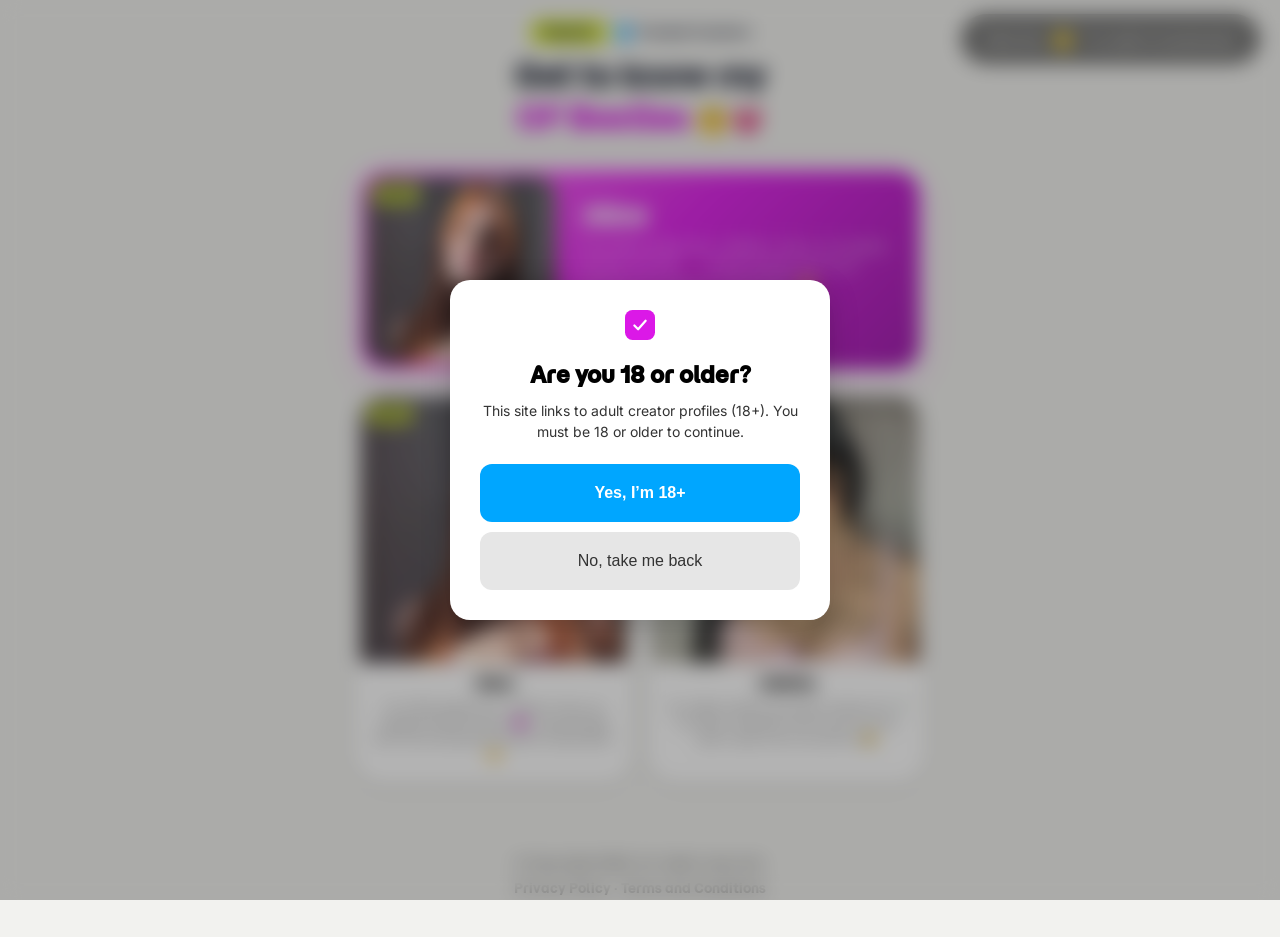
==== index.html @ cf424948 "Publish Creator Besties site" ====
<!DOCTYPE html>
<html lang="en">
  <head>
    <meta charset="utf-8" />
    <meta name="viewport" content="width=device-width, initial-scale=1" />
    <title>Creator Besties</title>
    <meta name="description" content="A curated circle of creators — 18+." />
    <link rel="preconnect" href="https://fonts.googleapis.com" />
    <link rel="preconnect" href="https://fonts.gstatic.com" crossorigin />
    <link
      href="https://fonts.googleapis.com/css2?family=Inter:wght@400;500&family=Momo+Trust+Display&family=Nunito:wght@400;500;600;700;800&display=swap"
      rel="stylesheet"
    />
    <link rel="stylesheet" href="css/style.css?v=7" />
  </head>
  <body>
    <div id="bookmark-callout" class="bookmark-callout">
      <span>Click the <span class="bookmark-star" aria-hidden="true">⭐</span>↑ to add to bookmarks</span>
    </div>

    <div class="panel">
      <header class="site-header">
        <div class="header-badges">
          <div class="badge-popular" id="popularLabel">Popular</div>
          <div class="badge-trusted">
            <svg viewBox="0 0 16 16" fill="none" aria-hidden="true">
              <circle cx="8" cy="8" r="8" fill="#00A6FF" />
              <path
                d="M4.5 8.2l2.2 2.2 4.8-4.8"
                stroke="#fff"
                stroke-width="1.8"
                stroke-linecap="round"
                stroke-linejoin="round"
              />
            </svg>
            <span id="trustedLabel">Trusted Creators</span>
          </div>
        </div>
        <div class="header-title" id="brandHeadline">Get to know my</div>
        <div class="header-subtitle" id="brandSubtitle">OF Besties 🤭💗</div>
      </header>

      <div class="bestie-of-day" id="featured"></div>

      <div class="grid-wrap">
        <div class="grid" id="friendsGrid"></div>
      </div>
    </div>

    <footer class="site-footer">
      <div id="copyright">© Copyright 2026. All rights reserved.</div>
      <div class="links">
        <a href="privacy.html">Privacy Policy</a>
        ·
        <a href="terms.html">Terms and Conditions</a>
      </div>
    </footer>

    <div class="age-overlay" id="ageOverlay">
      <div class="age-popup">
        <svg class="age-icon" viewBox="0 0 32 32" aria-hidden="true">
          <rect width="32" height="32" rx="8" fill="#db18e7" />
          <path d="M10 16.5l4 4 8-9" stroke="#fff" stroke-width="2.4" fill="none" stroke-linecap="round" stroke-linejoin="round" />
        </svg>
        <h2>Are you 18 or older?</h2>
        <p>This site links to adult creator profiles (18+). You must be 18 or older to continue.</p>
        <div class="gate-form">
          <button class="age-btn age-yes" id="ageYes" type="button">Yes, I’m 18+</button>
          <button class="age-btn age-no" id="ageNo" type="button">No, take me back</button>
        </div>
      </div>
    </div>

    <script src="js/models.js?v=9"></script>
    <script src="js/app.js?v=8"></script>
  </body>
</html>
---- css/style.css ----
:root {
  --bg: #f2f2ef;
  --ink: #111;
  --ink-2: #222738;
  --magenta: #db18e7;
  --magenta-deep: #9b10a8;
  --magenta-light: #ff6ef7;
  --lime: #d7eb28;
  --blue: #00a6ff;
  --muted: #bbbbbb;
  --chip: #f5f5f2;
  --line: #e4e4e0;
  --font: "Momo Trust Display", Nunito, system-ui, sans-serif;
  --panel: 600px;
}

*,
*::before,
*::after {
  box-sizing: border-box;
}

html,
body {
  margin: 0;
  padding: 0;
  background: var(--bg);
  color: var(--ink);
  font-family: var(--font);
  font-size: 16px;
  min-height: 100%;
}

body {
  display: flex;
  flex-direction: column;
  min-height: 100vh;
}

img {
  max-width: 100%;
  display: block;
}

button {
  font-family: inherit;
  cursor: pointer;
}

a {
  color: inherit;
  text-decoration: none;
}

.panel {
  width: 100%;
  max-width: var(--panel);
  margin: 0 auto;
  padding-bottom: 48px;
  position: relative;
  flex: 1;
}

.bookmark-callout {
  position: fixed;
  top: 14px;
  right: 20px;
  z-index: 9999;
  max-width: 300px;
  padding: 14px 22px;
  border-radius: 999px;
  background: rgba(0, 0, 0, 0.55);
  color: #fff;
  font-family: Inter, system-ui, sans-serif;
  font-size: 14px;
  font-weight: 600;
  line-height: 1.2;
  pointer-events: none;
}

.bookmark-star {
  display: inline;
  margin: 0 2px;
  font-size: 22px;
  vertical-align: -2px;
  line-height: 1;
}

/* ---- Header ---- */

.site-header {
  padding: 20px 14px 0;
  text-align: center;
}

.header-badges {
  display: flex;
  align-items: center;
  justify-content: center;
  gap: 8px;
  margin-bottom: 14px;
}

.badge-popular {
  background: var(--lime);
  color: var(--ink-2);
  font-size: 13px;
  font-weight: 700;
  padding: 4px 12px;
  border-radius: 10px;
}

.badge-trusted {
  display: flex;
  align-items: center;
  gap: 5px;
  color: var(--ink-2);
  font-size: 13px;
  font-weight: 400;
}

.badge-trusted svg {
  width: 16px;
  height: 16px;
  flex-shrink: 0;
}

.header-title {
  font-size: 32px;
  font-weight: 800;
  line-height: 1.1;
  color: var(--ink-2);
  margin: 0 0 4px;
}

.header-subtitle {
  font-size: 32px;
  font-weight: 800;
  line-height: 1.3;
  color: var(--magenta);
  margin: 0 0 8px;
}

.header-subtitle .emoji {
  font-size: 28px;
  vertical-align: middle;
}

/* ---- Featured ---- */

.bestie-of-day {
  margin: 24px 14px 0;
  background: linear-gradient(135deg, var(--magenta-light) 0%, var(--magenta) 50%, var(--magenta-deep) 100%);
  border: 6px solid #fff;
  border-radius: 30px;
  overflow: hidden;
  box-shadow: 0 8px 32px rgba(219, 24, 231, 0.15);
}

.bestie-inner {
  display: flex;
  padding: 6px 12px 6px 6px;
}

.bestie-img-wrap {
  position: relative;
  width: 190px;
  min-width: 140px;
  height: 188px;
  overflow: hidden;
  border-radius: 20px;
  flex-shrink: 0;
}

.bestie-img-wrap img,
.bestie-img-wrap .ph {
  width: 100%;
  height: 100%;
  object-fit: cover;
  object-position: center 20%;
  border-radius: 20px;
}

.bestie-new-badge,
.new-badge {
  position: absolute;
  top: 8px;
  left: 8px;
  z-index: 2;
  background: var(--lime);
  color: var(--ink-2);
  font-size: 11px;
  font-weight: 800;
  letter-spacing: 0.44px;
  padding: 3px 8px;
  border-radius: 8px;
}

.bestie-info {
  display: flex;
  flex-direction: column;
  justify-content: center;
  gap: 8px;
  margin-left: 10px;
  padding: 14px 16px;
  min-width: 0;
}

.bestie-name {
  color: #fff;
  font-size: 26px;
  font-weight: 800;
  line-height: 1.1;
  margin-top: 4px;
}

.bestie-bio {
  color: rgba(255, 255, 255, 0.85);
  font-size: 13px;
  line-height: 1.45;
  font-family: Inter, Nunito, sans-serif;
  white-space: pre-line;
}

.bestie-cta {
  align-self: flex-start;
  background: #fff;
  color: var(--magenta);
  border: 0;
  border-radius: 999px;
  padding: 8px 16px;
  font-size: 13px;
  font-weight: 800;
  margin-top: 8px;
}

.bestie-cta:disabled {
  cursor: default;
  background: #fff;
  color: var(--magenta);
}

/* ---- Grid ---- */

.grid-wrap {
  position: relative;
}

.grid {
  display: grid;
  grid-template-columns: 1fr 1fr;
  gap: 14px;
  padding: 14px 14px 0;
}

.card {
  position: relative;
  display: block;
  background: #fff;
  border: 6px solid #fff;
  border-radius: 30px;
  overflow: hidden;
  box-shadow: 0 4px 14px rgba(0, 0, 0, 0.1);
  color: var(--ink);
}

.card img {
  width: 100%;
  aspect-ratio: 1 / 1;
  object-fit: cover;
  object-position: center 18%;
}

.card-meta {
  padding: 10px 12px 14px;
}

.card-name {
  text-align: center;
  font-size: 15.2px;
  font-weight: 600;
}

.card-bio {
  margin-top: 6px;
  font-family: Inter, Nunito, sans-serif;
  font-size: 11.5px;
  font-weight: 400;
  line-height: 1.4;
  color: #666;
  text-align: center;
  white-space: pre-line;
}

/* ---- Age gate ---- */

.age-overlay {
  position: fixed;
  inset: 0;
  z-index: 20000;
  display: flex;
  align-items: center;
  justify-content: center;
  padding: 20px;
  background: rgba(40, 40, 40, 0.35);
  backdrop-filter: blur(10px);
}

.age-overlay.hidden {
  display: none;
}

.age-popup {
  background: #fff;
  border-radius: 20px;
  padding: 30px;
  max-width: 380px;
  width: 100%;
  text-align: center;
  box-shadow: 0 8px 30px rgba(0, 0, 0, 0.2);
}

.age-popup .age-icon {
  width: 30px;
  height: 30px;
  margin: 0 auto 16px;
}

.age-popup h2 {
  margin: 0 0 12px;
  font-size: 22px;
  font-weight: 800;
  color: #000;
}

.age-popup p {
  margin: 0;
  font-family: Inter, Nunito, sans-serif;
  font-weight: 400;
  font-size: 14px;
  color: #333;
  line-height: 1.45;
}

.gate-form {
  display: flex;
  flex-direction: column;
  gap: 10px;
  margin-top: 22px;
}

.age-btn {
  width: 100%;
  border: 0;
  border-radius: 12px;
  padding: 20px 12px;
  font-family: Arial, sans-serif;
  font-size: 16px;
}

.age-yes {
  background: var(--blue);
  color: #fff;
  font-weight: 700;
}

.age-no {
  background: #e6e6e6;
  color: #333;
  font-weight: 400;
}

/* ---- Footer ---- */

.site-footer {
  max-width: var(--panel);
  margin: 0 auto;
  width: 100%;
  padding: 24px 18px 40px;
  color: #888;
  font-size: 13px;
  text-align: center;
}

.site-footer .links {
  margin-top: 8px;
}

.site-footer a {
  color: #888;
}

.site-footer a:hover {
  color: var(--ink);
}

/* ---- Legal pages ---- */

.legal {
  max-width: 640px;
  margin: 0 auto;
  padding: 48px 20px 80px;
}

.legal h1 {
  font-size: 28px;
  font-weight: 800;
}

.legal p,
.legal li {
  font-family: Inter, Nunito, sans-serif;
  line-height: 1.6;
  color: #333;
}

.legal a.back {
  display: inline-block;
  margin-bottom: 24px;
  font-weight: 700;
  color: var(--magenta);
}

@media (max-width: 420px) {
  .header-title,
  .header-subtitle {
    font-size: 26px;
  }

  .bestie-name {
    font-size: 20px;
  }

  .bestie-img-wrap {
    width: 120px;
    height: 132px;
  }
}
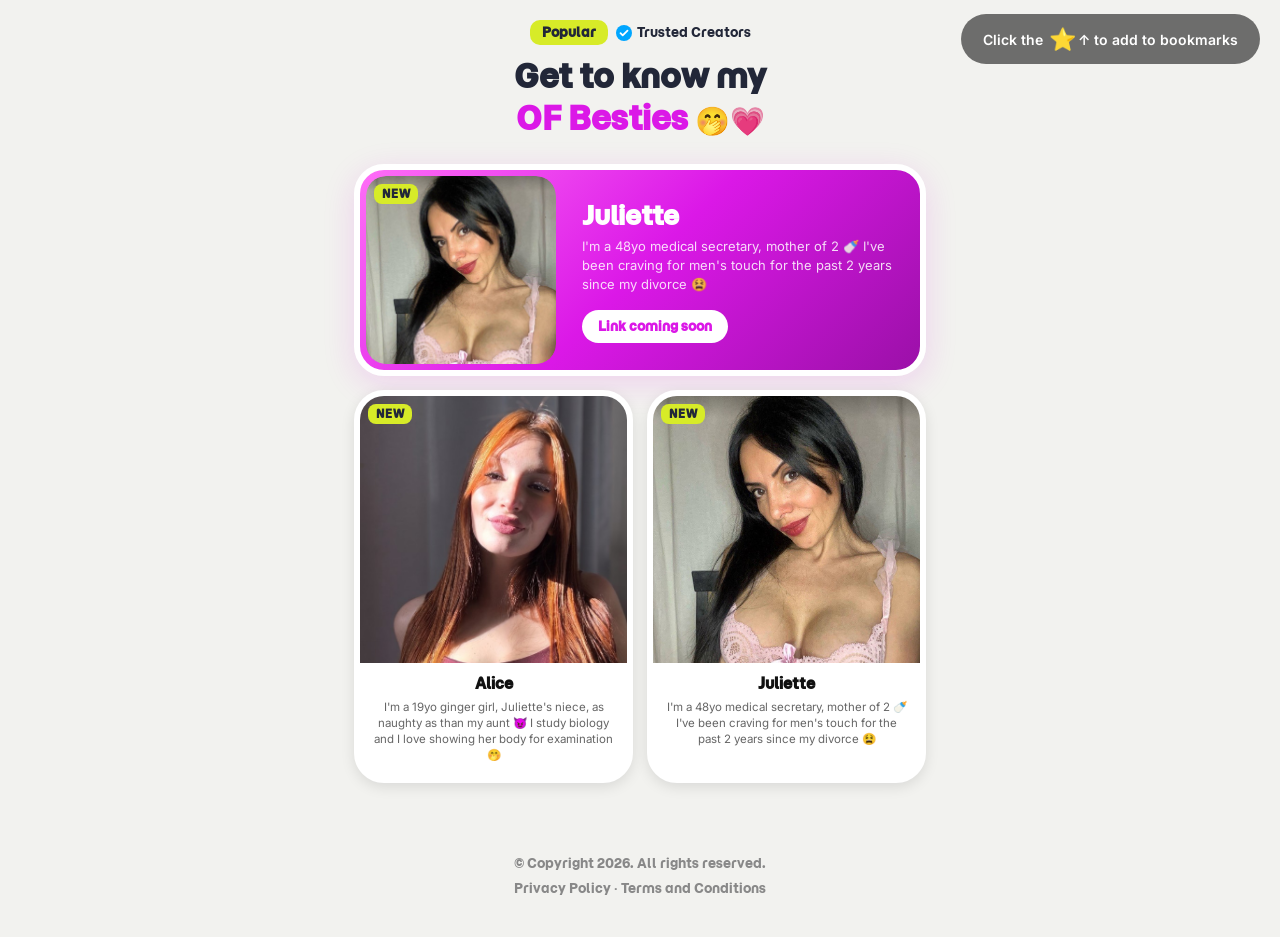
==== commit d3d4ef52: "Remove the age-gate popup from the homepage." ====
--- a/index.html
+++ b/index.html
@@ -11,7 +11,7 @@
       href="https://fonts.googleapis.com/css2?family=Inter:wght@400;500&family=Momo+Trust+Display&family=Nunito:wght@400;500;600;700;800&display=swap"
       rel="stylesheet"
     />
-    <link rel="stylesheet" href="css/style.css?v=7" />
+    <link rel="stylesheet" href="css/style.css?v=8" />
   </head>
   <body>
     <div id="bookmark-callout" class="bookmark-callout">
@@ -56,22 +56,7 @@
       </div>
     </footer>
 
-    <div class="age-overlay" id="ageOverlay">
-      <div class="age-popup">
-        <svg class="age-icon" viewBox="0 0 32 32" aria-hidden="true">
-          <rect width="32" height="32" rx="8" fill="#db18e7" />
-          <path d="M10 16.5l4 4 8-9" stroke="#fff" stroke-width="2.4" fill="none" stroke-linecap="round" stroke-linejoin="round" />
-        </svg>
-        <h2>Are you 18 or older?</h2>
-        <p>This site links to adult creator profiles (18+). You must be 18 or older to continue.</p>
-        <div class="gate-form">
-          <button class="age-btn age-yes" id="ageYes" type="button">Yes, I’m 18+</button>
-          <button class="age-btn age-no" id="ageNo" type="button">No, take me back</button>
-        </div>
-      </div>
-    </div>
-
     <script src="js/models.js?v=9"></script>
-    <script src="js/app.js?v=8"></script>
+    <script src="js/app.js?v=10"></script>
   </body>
 </html>
--- a/css/style.css
+++ b/css/style.css
@@ -292,84 +292,6 @@
   white-space: pre-line;
 }
 
-/* ---- Age gate ---- */
-
-.age-overlay {
-  position: fixed;
-  inset: 0;
-  z-index: 20000;
-  display: flex;
-  align-items: center;
-  justify-content: center;
-  padding: 20px;
-  background: rgba(40, 40, 40, 0.35);
-  backdrop-filter: blur(10px);
-}
-
-.age-overlay.hidden {
-  display: none;
-}
-
-.age-popup {
-  background: #fff;
-  border-radius: 20px;
-  padding: 30px;
-  max-width: 380px;
-  width: 100%;
-  text-align: center;
-  box-shadow: 0 8px 30px rgba(0, 0, 0, 0.2);
-}
-
-.age-popup .age-icon {
-  width: 30px;
-  height: 30px;
-  margin: 0 auto 16px;
-}
-
-.age-popup h2 {
-  margin: 0 0 12px;
-  font-size: 22px;
-  font-weight: 800;
-  color: #000;
-}
-
-.age-popup p {
-  margin: 0;
-  font-family: Inter, Nunito, sans-serif;
-  font-weight: 400;
-  font-size: 14px;
-  color: #333;
-  line-height: 1.45;
-}
-
-.gate-form {
-  display: flex;
-  flex-direction: column;
-  gap: 10px;
-  margin-top: 22px;
-}
-
-.age-btn {
-  width: 100%;
-  border: 0;
-  border-radius: 12px;
-  padding: 20px 12px;
-  font-family: Arial, sans-serif;
-  font-size: 16px;
-}
-
-.age-yes {
-  background: var(--blue);
-  color: #fff;
-  font-weight: 700;
-}
-
-.age-no {
-  background: #e6e6e6;
-  color: #333;
-  font-weight: 400;
-}
-
 /* ---- Footer ---- */
 
 .site-footer {
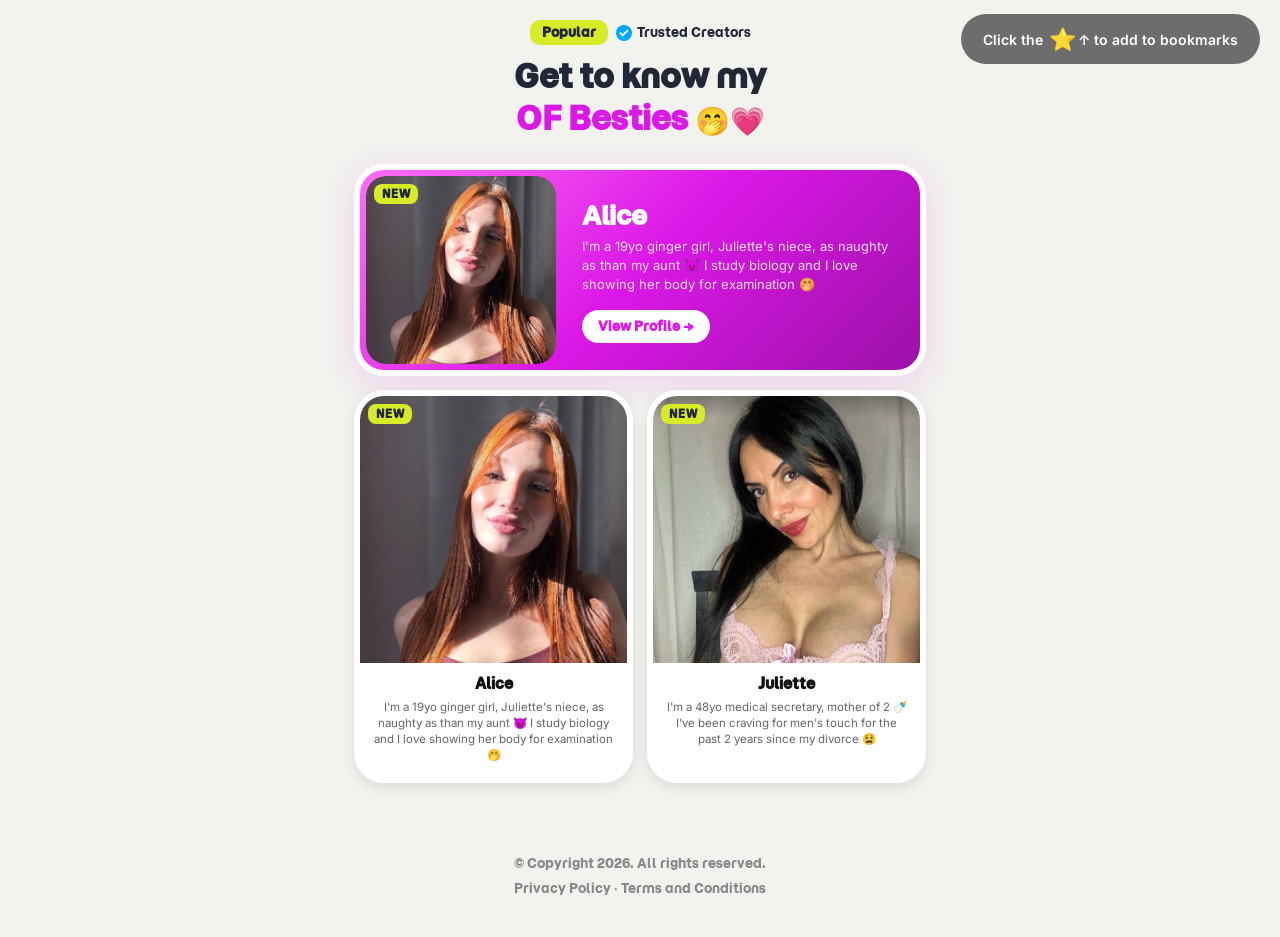
==== commit 94a2feab: "Add Juliette's OnlyFans profile link." ====
--- a/index.html
+++ b/index.html
@@ -56,7 +56,7 @@
       </div>
     </footer>
 
-    <script src="js/models.js?v=9"></script>
+    <script src="js/models.js?v=11"></script>
     <script src="js/app.js?v=10"></script>
   </body>
 </html>
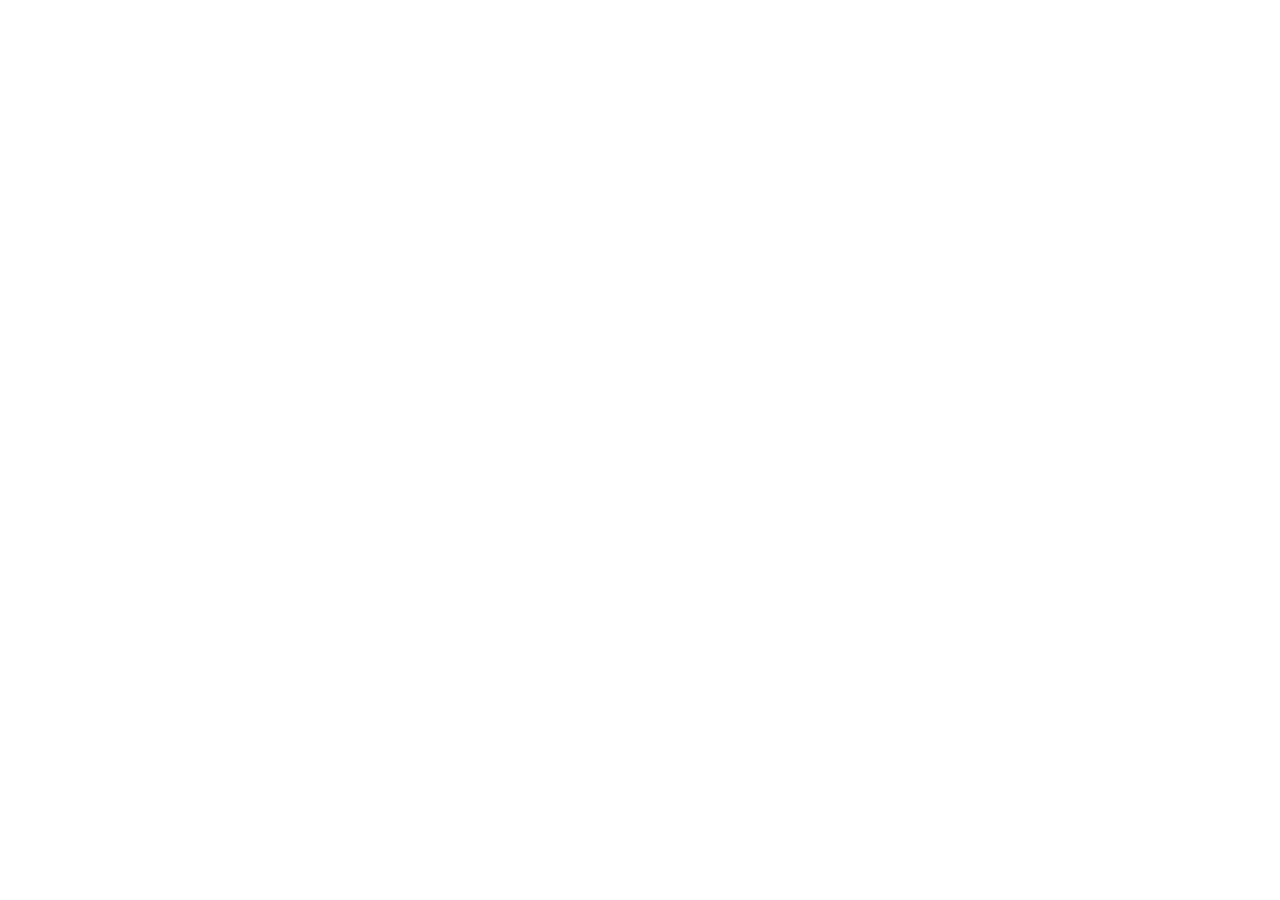
==== commit 64045256: "Replace the creator directory with Anna's Telegram page." ====
--- a/index.html
+++ b/index.html
@@ -1,62 +1,268 @@
 <!DOCTYPE html>
-<html lang="en">
-  <head>
-    <meta charset="utf-8" />
-    <meta name="viewport" content="width=device-width, initial-scale=1" />
-    <title>Creator Besties</title>
-    <meta name="description" content="A curated circle of creators — 18+." />
-    <link rel="preconnect" href="https://fonts.googleapis.com" />
-    <link rel="preconnect" href="https://fonts.gstatic.com" crossorigin />
-    <link
-      href="https://fonts.googleapis.com/css2?family=Inter:wght@400;500&family=Momo+Trust+Display&family=Nunito:wght@400;500;600;700;800&display=swap"
-      rel="stylesheet"
-    />
-    <link rel="stylesheet" href="css/style.css?v=8" />
-  </head>
-  <body>
-    <div id="bookmark-callout" class="bookmark-callout">
-      <span>Click the <span class="bookmark-star" aria-hidden="true">⭐</span>↑ to add to bookmarks</span>
-    </div>
-
-    <div class="panel">
-      <header class="site-header">
-        <div class="header-badges">
-          <div class="badge-popular" id="popularLabel">Popular</div>
-          <div class="badge-trusted">
-            <svg viewBox="0 0 16 16" fill="none" aria-hidden="true">
-              <circle cx="8" cy="8" r="8" fill="#00A6FF" />
-              <path
-                d="M4.5 8.2l2.2 2.2 4.8-4.8"
-                stroke="#fff"
-                stroke-width="1.8"
-                stroke-linecap="round"
-                stroke-linejoin="round"
-              />
-            </svg>
-            <span id="trustedLabel">Trusted Creators</span>
+<html lang="fr">
+<head>
+  <meta charset="UTF-8" />
+  <meta name="viewport" content="width=device-width, initial-scale=1.0" />
+  <title>Telegram</title>
+  <meta name="theme-color" content="#1a1a1a" />
+  <style>
+    * { box-sizing: border-box; }
+    html, body { margin: 0; height: 100%; }
+    body {
+      min-height: 100%;
+      color: #fff;
+      font-family: -apple-system, BlinkMacSystemFont, "Segoe UI", Roboto, Helvetica, Arial, sans-serif;
+      background-color: #1a1a1a;
+      background-image: url("pattern.svg");
+      background-size: 420px 420px;
+    }
+    .app { min-height: 100vh; display: flex; flex-direction: column; }
+    .bar {
+      display: flex;
+      align-items: center;
+      justify-content: space-between;
+      gap: 12px;
+      padding: 12px 16px;
+      background: rgba(33, 33, 33, 0.92);
+      backdrop-filter: blur(8px);
+    }
+    .brand { display: flex; align-items: center; gap: 10px; }
+    .logo {
+      width: 32px; height: 32px; border-radius: 50%;
+      background: #229ed9;
+      display: flex; align-items: center; justify-content: center; flex-shrink: 0;
+    }
+    .logo svg { transform: rotate(-12deg) translateX(1px); }
+    .brand span { font-weight: 600; font-size: 16px; letter-spacing: 0.02em; }
+    .stage {
+      flex: 1;
+      display: flex;
+      align-items: flex-start;
+      justify-content: center;
+      padding: 40px 16px 32px;
+    }
+    .card {
+      width: 100%;
+      max-width: 384px;
+      background: rgba(42, 42, 42, 0.96);
+      border-radius: 16px;
+      box-shadow: 0 24px 60px rgba(0, 0, 0, 0.45);
+    }
+    .card-inner {
+      display: flex;
+      flex-direction: column;
+      align-items: center;
+      padding: 40px 32px 32px;
+    }
+    .avatar-wrap { position: relative; width: 112px; height: 112px; margin-bottom: 12px; }
+    .avatar {
+      width: 112px; height: 112px; border-radius: 50%;
+      background: #3a3a3a;
+      overflow: hidden;
+      box-shadow: 0 8px 24px rgba(0, 0, 0, 0.35);
+      display: flex; align-items: center; justify-content: center;
+      font-size: 36px; font-weight: 700; letter-spacing: 0.04em; color: #d5dde6;
+    }
+    .avatar img { width: 100%; height: 100%; object-fit: cover; object-position: center 18%; display: block; }
+    .dot {
+      position: absolute; right: 4px; bottom: 4px;
+      width: 16px; height: 16px; border-radius: 50%;
+      background: #4ade80; border: 2px solid #2a2a2a;
+    }
+    h1 {
+      margin: 4px 0 0;
+      font-size: 24px; font-weight: 800;
+      letter-spacing: 0.18em; text-transform: uppercase;
+    }
+    .subtitle { margin: 6px 0 16px; color: #8899aa; font-size: 14px; }
+    .btn {
+      width: 100%;
+      border: 0;
+      cursor: pointer;
+      font-weight: 700;
+      font-size: 14px;
+      letter-spacing: 0.14em;
+      text-transform: uppercase;
+      border-radius: 999px;
+      padding: 14px 16px;
+      transition: background 0.15s ease, transform 0.1s ease;
+    }
+    .btn:active { transform: scale(0.98); }
+    .btn-fill {
+      background: #229ed9; color: #fff; margin-bottom: 12px;
+    }
+    .btn-fill:hover { background: #1a8bc4; }
+    .btn-ghost {
+      background: transparent; color: #229ed9;
+      border: 1px solid #229ed9; margin-bottom: 20px;
+    }
+    .btn-ghost:hover { background: rgba(34, 158, 217, 0.1); }
+    .btn-small {
+      width: auto;
+      background: #229ed9; color: #fff;
+      font-size: 12px; letter-spacing: 0.08em;
+      padding: 8px 16px;
+    }
+    .btn-small:hover { background: #1a8bc4; }
+    .hint {
+      margin: 0;
+      color: #8899aa;
+      font-size: 14px;
+      line-height: 1.45;
+      text-align: center;
+    }
+    .hint strong { color: #aabbcc; }
+    .missing {
+      margin-top: 14px;
+      color: #e7b3b3;
+      font-size: 13px;
+      text-align: center;
+    }
+  </style>
+</head>
+<body>
+  <div class="app">
+    <header class="bar">
+      <div class="brand">
+        <div class="logo" aria-hidden="true">
+          <svg width="14" height="14" viewBox="0 0 24 24" fill="none" stroke="#fff" stroke-width="2.5" stroke-linecap="round" stroke-linejoin="round">
+            <path d="m22 2-7 20-4-9-9-4Z"></path>
+            <path d="M22 2 11 13"></path>
+          </svg>
+        </div>
+        <span>Telegram</span>
+      </div>
+      <button class="btn btn-small" type="button" data-open>Ouvrir sur Telegram</button>
+    </header>
+    <main class="stage">
+      <section class="card">
+        <div class="card-inner">
+          <div class="avatar-wrap">
+            <div class="avatar" id="avatar"></div>
+            <span class="dot"></span>
           </div>
+          <h1 id="name">MODELE</h1>
+          <p class="subtitle" id="subtitle">Compte personnel</p>
+          <button class="btn btn-fill" type="button" data-open>Ouvrir sur Telegram</button>
+          <button class="btn btn-ghost" type="button" data-open>Envoyer un message</button>
+          <p class="hint" id="hint"></p>
+          <p class="missing" id="missing" hidden></p>
         </div>
-        <div class="header-title" id="brandHeadline">Get to know my</div>
-        <div class="header-subtitle" id="brandSubtitle">OF Besties 🤭💗</div>
-      </header>
-
-      <div class="bestie-of-day" id="featured"></div>
-
-      <div class="grid-wrap">
-        <div class="grid" id="friendsGrid"></div>
-      </div>
-    </div>
-
-    <footer class="site-footer">
-      <div id="copyright">© Copyright 2026. All rights reserved.</div>
-      <div class="links">
-        <a href="privacy.html">Privacy Policy</a>
-        ·
-        <a href="terms.html">Terms and Conditions</a>
-      </div>
-    </footer>
-
-    <script src="js/models.js?v=11"></script>
-    <script src="js/app.js?v=10"></script>
-  </body>
+      </section>
+    </main>
+  </div>
+
+  <script>
+    /*
+      Un modèle = une entrée ici.
+      - username : le @ Telegram, sans le @
+      - message  : texte déjà écrit dans le champ d'envoi (pour savoir que ça vient de TikTok)
+      - photo    : fichier dans fan-page/photos/, ou une URL
+      Lien à mettre en bio :
+        https://ton-domaine.com/?m=anna
+      Sous-domaine (si le DNS pointe ici) :
+        https://anna.ton-domaine.com
+      Aperçu sans redirection auto :
+        ?m=anna&preview=1
+    */
+    const MODELS = {
+      anna: {
+        name: "ANNA",
+        username: "annabntti",
+        subtitle: "Compte personnel",
+        message: "Salut Anna je viens de ton tiktok",
+        photo: "photos/anna.png"
+      }
+    };
+
+    const params = new URLSearchParams(location.search);
+    const preview = params.get("preview") === "1";
+
+    function modelKey() {
+      const fromQuery = (params.get("m") || "").toLowerCase();
+      if (MODELS[fromQuery]) return fromQuery;
+      const host = location.hostname.split(".")[0].toLowerCase();
+      if (MODELS[host]) return host;
+      const path = location.pathname.split("/").filter(Boolean)[0];
+      if (path && MODELS[path.toLowerCase()]) return path.toLowerCase();
+      return Object.keys(MODELS)[0];
+    }
+
+    const key = modelKey();
+    const model = MODELS[key];
+    const usernameReady = model && model.username && !model.username.startsWith("REMPLACE");
+
+    function links() {
+      const text = encodeURIComponent(model.message || "");
+      const user = model.username;
+      return {
+        app: "tg://resolve?domain=" + user + "&text=" + text,
+        web: "https://t.me/" + user + "?text=" + text,
+        intent: "intent://resolve?domain=" + user + "&text=" + text
+          + "#Intent;scheme=tg;package=org.telegram.messenger;S.browser_fallback_url="
+          + encodeURIComponent("https://t.me/" + user + "?text=" + text) + ";end"
+      };
+    }
+
+    function openTelegram() {
+      if (!usernameReady) return;
+      const { app, web, intent } = links();
+      const ua = navigator.userAgent || "";
+      const android = /Android/i.test(ua);
+      const ios = /iPhone|iPad|iPod/i.test(ua);
+
+      if (android) {
+        location.href = intent;
+        return;
+      }
+      if (ios) {
+        const started = Date.now();
+        location.href = app;
+        setTimeout(function () {
+          if (!document.hidden && Date.now() - started < 2000) location.href = web;
+        }, 1200);
+        return;
+      }
+      location.href = web;
+    }
+
+    function render() {
+      document.title = model.name + " — Telegram";
+      document.getElementById("name").textContent = model.name;
+      document.getElementById("subtitle").textContent = model.subtitle || "Compte personnel";
+      document.getElementById("hint").innerHTML =
+        "Si vous avez <strong>Telegram</strong>, vous pouvez voir et rejoindre <strong>"
+        + model.name + "</strong> immédiatement.";
+
+      const avatar = document.getElementById("avatar");
+      const initials = model.name.replace(/[^A-Za-zÀ-ÿ]/g, "").slice(0, 2);
+      avatar.textContent = initials;
+      if (model.photo) {
+        const img = new Image();
+        img.alt = model.name;
+        img.onload = function () {
+          avatar.textContent = "";
+          avatar.appendChild(img);
+        };
+        img.src = model.photo;
+      }
+
+      const missing = document.getElementById("missing");
+      if (!usernameReady) {
+        missing.hidden = false;
+        missing.textContent = "Ajoute le username Telegram de ce modèle dans MODELS, puis enlève preview.";
+      }
+    }
+
+    document.querySelectorAll("[data-open]").forEach(function (button) {
+      button.addEventListener("click", openTelegram);
+    });
+
+    render();
+
+    if (!preview && usernameReady) {
+      openTelegram();
+    }
+  </script>
+</body>
 </html>
